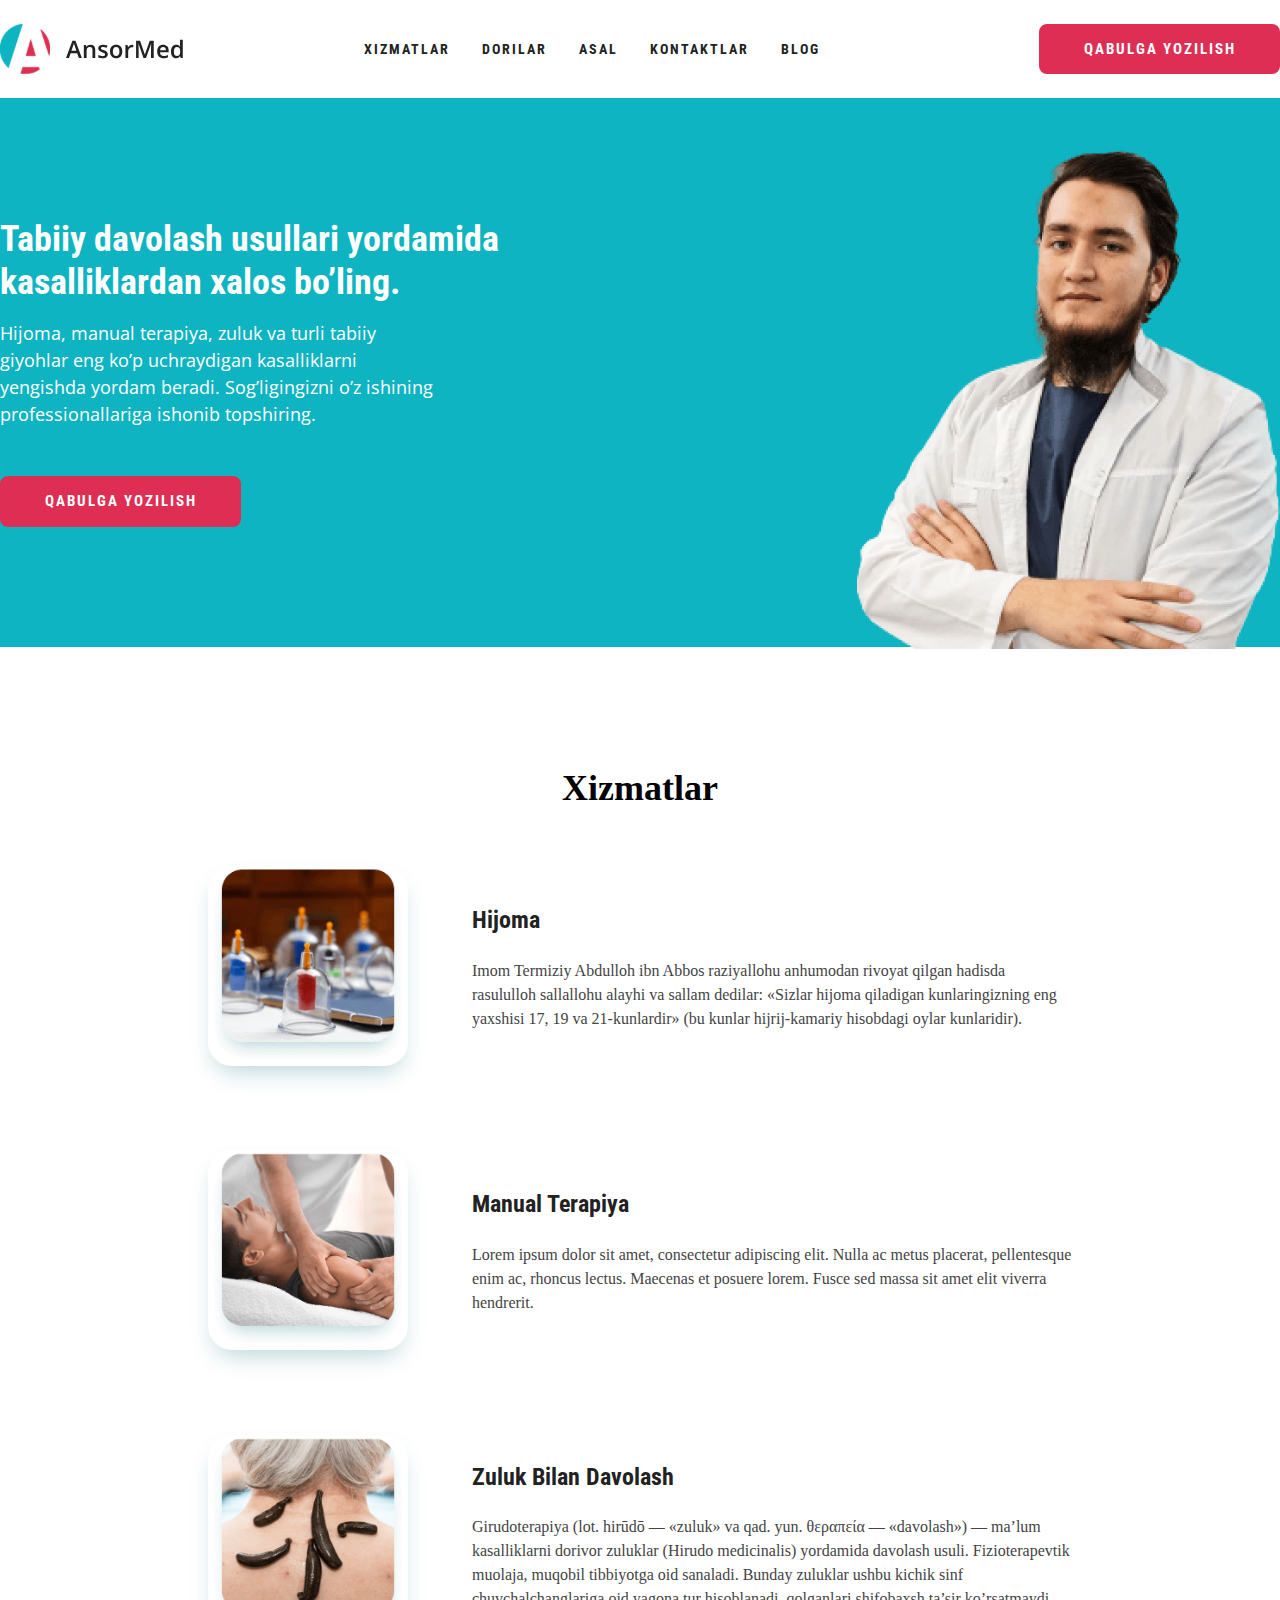
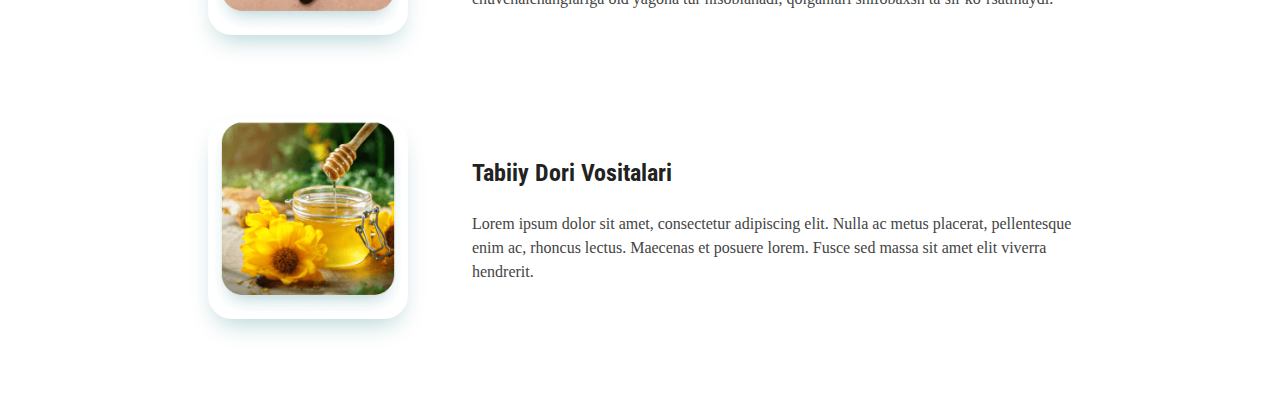
==== index.html @ bbf50e06 "add header and services sections" ====
<!DOCTYPE html>
<html lang="uz">
<head>
    <meta charset="UTF-8">
    <meta http-equiv="X-UA-Compatible" content="IE=edge">
    <meta name="viewport" content="width=device-width, initial-scale=1.0">
    <title>AnsorMed</title>
    <link rel="preconnect" href="https://fonts.googleapis.com">
<link rel="preconnect" href="https://fonts.gstatic.com" crossorigin>
<link href="https://fonts.googleapis.com/css2?family=Open+Sans:wght@400;700&family=Roboto+Condensed:wght@400;700&display=swap" rel="stylesheet">
    <link rel="stylesheet" href="/css/normalize.css">
    <link rel="stylesheet" href="/css/styles.css">
</head>
<body>
 <header class="container">
   <div class="site-header-container">
       <!-- ansormed logo  -->
       <img  src="/img/logo.svg" class="logo" alt="ansormed  logo">
       
        <ul class="sitenav">
            <li><a href="">xizmatlar</a></li>
            <li><a href="">dorilar</a></li>
            <li><a href="">asal</a></li>
            <li><a href="">kontaktlar</a></li>
            <li><a href="">blog</a></li>
        </ul>
         
        <a href="#" class="main-link">qabulga yozilish</a>
   </div>
 </header>
 <main>
    <section class="hero">
        <div class="hero-content-container container">
            <div class="hero-content-holder">
                <h2 class="natural-curing">Tabiiy davolash usullari yordamida kasalliklardan xalos bo’ling.</h2>
                <p class="natural-curing-info" >Hijoma, manual terapiya, zuluk va turli tabiiy giyohlar eng ko’p uchraydigan kasalliklarni yengishda yordam beradi. Sog’ligingizni o’z ishining professionallariga ishonib topshiring.</p>
                 <a href="#" class="main-link">qabulga yozilish</a>
            </div>
        
        <div class="image-wrapper"><img src="img/hero-image/hero-img.png"  alt="hero-image" class="hero-image" srcset="img/hero-image/hero-img.png 1x,/img/hero-image/hero-img@2x.png 2x"></div>
    </div>
    </section>
    <section class="services"> 
        <h1 class="services-heading">xizmatlar</h1>
        <div class="services-list-wrapper">
            <div class="services-list">
                <div class="services-list-image"> <img src="img/services/image-1.png" class="image-info" alt="hijoma-image" srcset="img/services/image-1.png 1x, /img/services/image-1@2x.jpg 2x"></div>
                <div class="services-list-info">
                    <h2 class="services-content-title">hijoma</h2>
                    <p  class="services-content-info"> Imom Termiziy Abdulloh ibn Abbos raziyallohu anhumodan rivoyat qilgan hadisda rasululloh sallallohu alayhi va sallam dedilar: «Sizlar hijoma qiladigan kunlaringizning eng yaxshisi 17, 19 va 21-kunlardir» (bu kunlar hijrij-kamariy hisobdagi oylar kunlaridir).</p>
                </div>
            </div>
            <div class="services-list">
                <div class="services-list-image"> <img src="img/services/image-2.png" class="image-info" alt="manual terapiya" srcset="img/services/image-2.png 1x, /img/services/image-2@2x.jpg 2x"></div>
                <div class="services-list-info">
                    <h2 class="services-content-title">manual terapiya</h2>
                    <p  class="services-content-info"> Lorem ipsum dolor sit amet, consectetur adipiscing elit. Nulla ac metus placerat, pellentesque enim ac, rhoncus lectus. Maecenas et posuere lorem. Fusce sed massa sit amet elit viverra hendrerit.</p>
                </div>
            </div>
            <div class="services-list">
                <div class="services-list-image"> <img src="img/services/image-3.png" class="image-info" alt="zuluk bilan davolash" srcset="img/services/image-3.png 1x, /img/services/image-3@2x.jpg 2x"></div>
                <div class="services-list-info">
                    <h2 class="services-content-title">zuluk bilan davolash</h2>
                    <p  class="services-content-info"> Girudoterapiya (lot. hirūdō — «zuluk» va qad. yun. θεραπεία — «davolash») — ma’lum kasalliklarni dorivor zuluklar (Hirudo medicinalis) yordamida davolash usuli. Fizioterapevtik muolaja, muqobil tibbiyotga oid sanaladi. Bunday zuluklar ushbu kichik sinf chuvchalchanglariga oid yagona tur hisoblanadi, qolganlari shifobaxsh ta’sir ko’rsatmaydi.</p>
                </div>
            </div>
            <div class="services-list">
                <div class="services-list-image"> <img src="img/services/image-4.png" class="image-info" alt="tabiiy dori vositalari" srcset="img/services/image-4.png 1x, /img/services/image-4@2x.jpg 2x"></div>
                <div class="services-list-info">
                    <h2 class="services-content-title">tabiiy dori vositalari</h2>
                    <p  class="services-content-info"> Lorem ipsum dolor sit amet, consectetur adipiscing elit. Nulla ac metus placerat, pellentesque enim ac, rhoncus lectus. Maecenas et posuere lorem. Fusce sed massa sit amet elit viverra hendrerit.</p>
                </div>
            </div>
        </div>
    </section>
 </main>
</body>
</html>
---- css/styles.css ----
a:hover{
    outline: 2px dotted green;
}
a:focus{
    outline: 2px dotted green;
}
body{
    /* padding: 0;
    margin: 0; */
}
.logo{
    width: 185px;
    height: 50px;
}
.header{
    display: flex;
    justify-content: space-between;
    align-items: center;
    margin-right: auto;
    margin-left: auto;
    width: 100%;
    max-width: 1440px;
}
.container{
    width: 100%;
    max-width: 1440px;
    margin-right: auto;
    margin-left: auto;
    
}


.site-header-container{
    
    display: flex;
    justify-content: space-between;
    align-items: center;
    width: 100%;
    max-width:1440px;
    padding: 0;
    
    width:100%;
    
    height: 49.93564987182617px;
    margin: 0;
    margin-top: 24px;
    margin-bottom: 24px;
    border-radius: 0px;
    justify: space-between;
    
}
.sitenav{
    display: flex;
    align-items: center;
    font-display: row;
    width: 497px;
    padding: 0;
    margin: 0;
    
}
.sitenav li{
    list-style:none;
    font-family:"roboto condensed", serif;
    font-weight: 700;
    font-size: 14px;
    line-height: 158%;
    list-style: none;
    letter-spacing: 2px;
    text-transform: uppercase;
    align-items: center;
    
}
.sitenav a{
    
    font-family:"roboto condensed", serif;
    font-weight: 700;
    font-size: 14px;
    line-height: 158%;
    list-style: none;
    letter-spacing: 2px;
    text-transform: uppercase;
    color: #222222;
    text-decoration: none;
    align-items: center;
    margin-right: 32px;
    
}


.main-link{
    display: flex;
    flex-direction: row;
    justify-content: center;
    
    padding: 12px 24px;
    width: 189px;
    font-weight: 700;
    font-size: 15px;
    line-height: 150%;
    color: #fff;
    
    background: #DE2E54;
    /* display ni tekshiirib ol block mi yoi nline */
    border: 2px solid #DE2E54;
    border-radius: 8px;
    margin: 0;
    letter-spacing: 2px;
    text-transform: uppercase;
    font-family: "roboto condensed", serif;
    text-decoration: none;
    margin: 0;
    
}


/* hero part */
.hero{
    
    width: 100%;
    max-width:1440;
    left: 0px;
    background-color: #0EB4C1;
    margin-bottom: 120px;
    
}
.hero-content-container{
    display: flex;
    justify-content: space-between;
    align-items: center;
    width: 100%;
    max-width:1440px;
    
    
}
.hero-content-holder{
    margin-bottom: 120px;
    margin-top: 120px;
}
.natural-curing{
    width: 500px;
    font-family: 'roboto condensed';
    font-weight: 700;
    font-size: 36px;
    line-height: 120%;
    color: #FFFFFF;
    margin-bottom: 16px;
    margin-top: 0;
    
}
.natural-curing-info{
    width: 440px;
    font-family: 'Open Sans',serif;
    font-weight: 400;
    font-size: 18px;
    line-height: 150%;
    /* or 27px */
    color: #FFFFFF;
    margin-bottom: 48px;
    margin-top: 0;
}
.hero-image{
    width: 423px;
    height: 504px;
    margin-top: 29px;
    margin-bottom: -24px;
}
.image-wrapper{
    display: block;
}
/* services */
.services{
    width: 864px;
    margin-right: auto;
    margin-left: auto;
    display: block;
    background-color:#fff;
}
.services-heading{
    
    text-align: center;
    text-transform: capitalize;
    margin-bottom: 56px;
    margin-top: 0;
    
    /* Big heading */
    
    font-family: 'Open Sans Condensed',serif;
    font-weight: 700;
    font-size: 36px;
    line-height: 120%;
    /* or 43px */
    
    
    color: #000000;
}
.services-list-wrapper{
    flex-direction: column;
}
.services-list{
    display: flex;
    flex-direction: row;
    justify-content: flex-start;
    align-items: center;
    padding: 0px;
    margin-bottom: 80px;
    
    width: 864px;
    
}
.image-info{
    width: 200px;
    height: 200px;
    border-radius: 24px;
    box-shadow: 0px 12px 24px -8px rgba(0, 107, 116, 0.3);
}
.services-list-info{
    display: flex;
    flex-direction: column;
    align-items: flex-start;
    padding: 0px;
    gap: 24px;
    width: 600px;
    margin-left: 64px;
    
    
}
.services-content-title{
    text-transform:capitalize;
    font-family: 'roboto condensed';
    font-style: normal;
    font-weight: 700;
    font-size: 24px;
    line-height: 120%;
    /* identical to box height, or 29px */
    margin: 0;
    
    
    color: #222222;
    
}
.services-content-info{
    /* Body text */
    
    font-family: 'Open Sans' serif;
    font-weight: 400;
    font-size: 16px;
    line-height: 150%;
    /* or 24px */
    margin: 0;
    
    
    color: #444444;
}
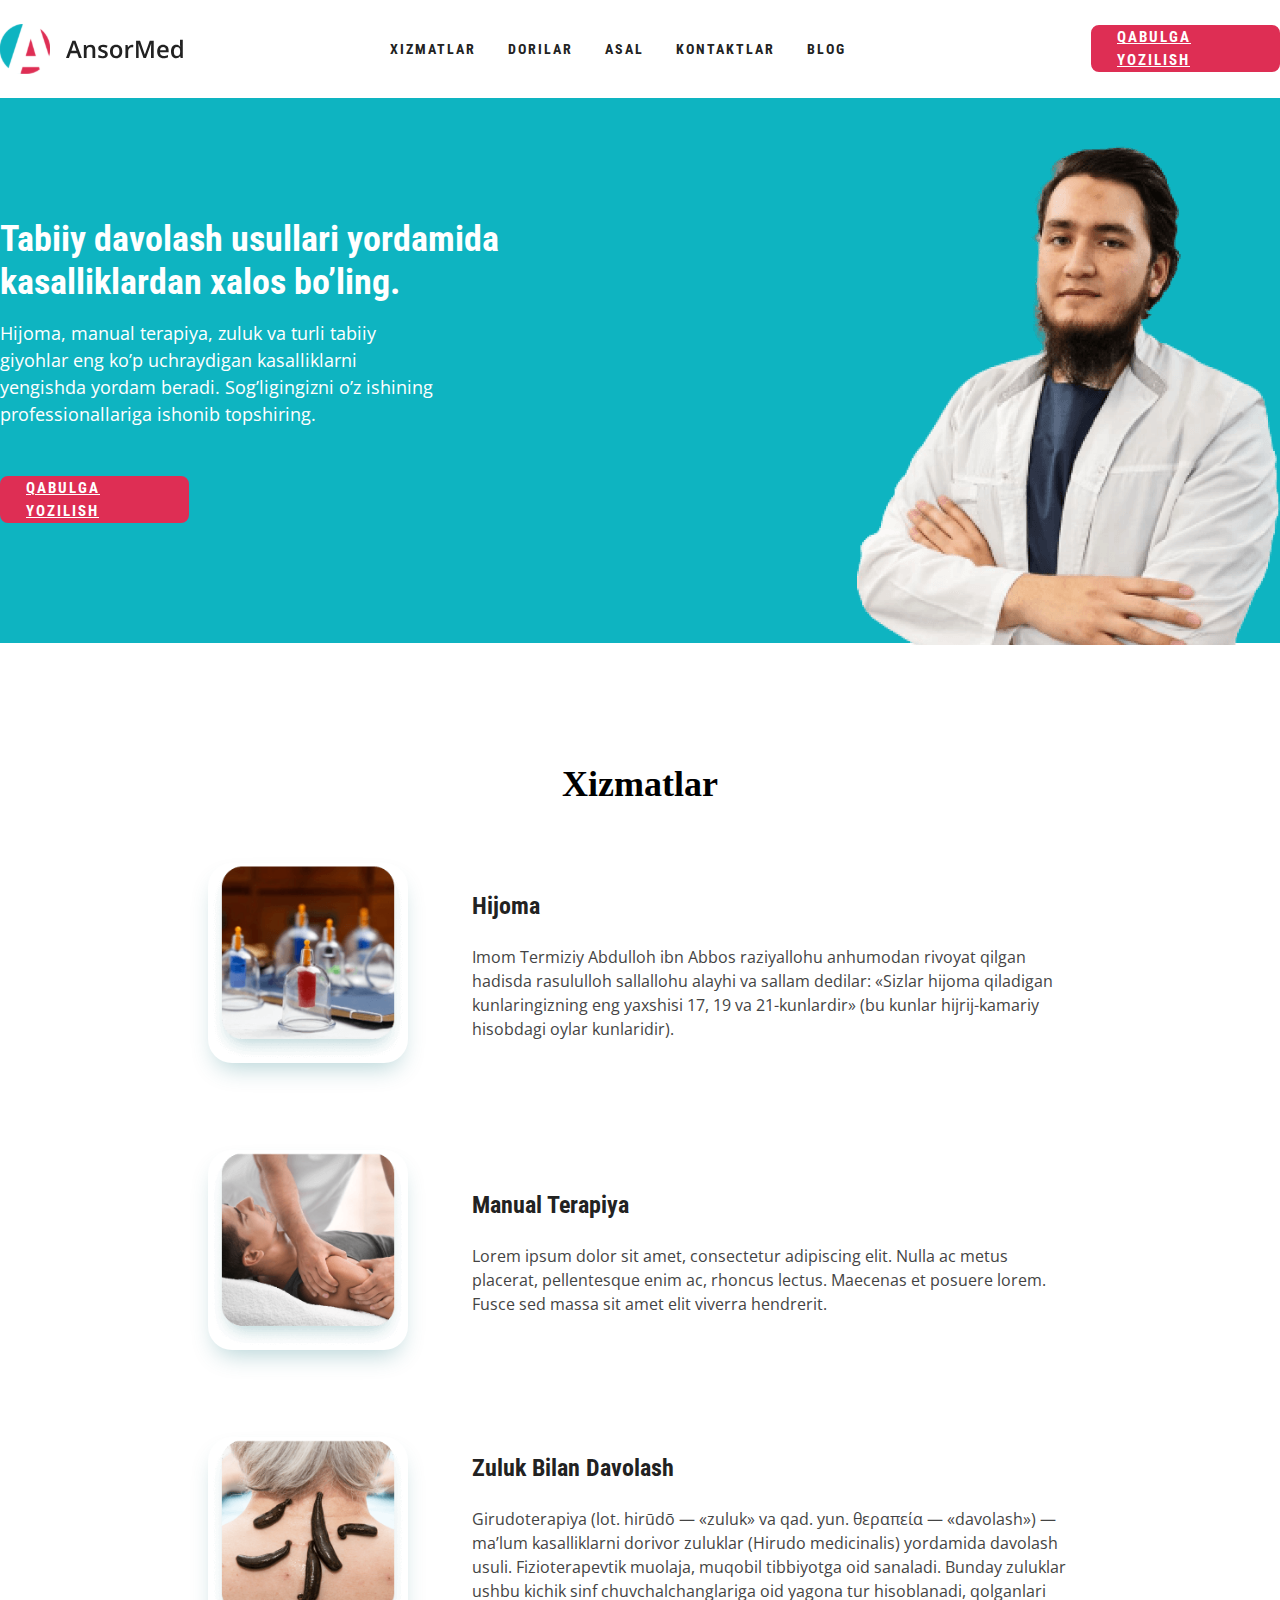
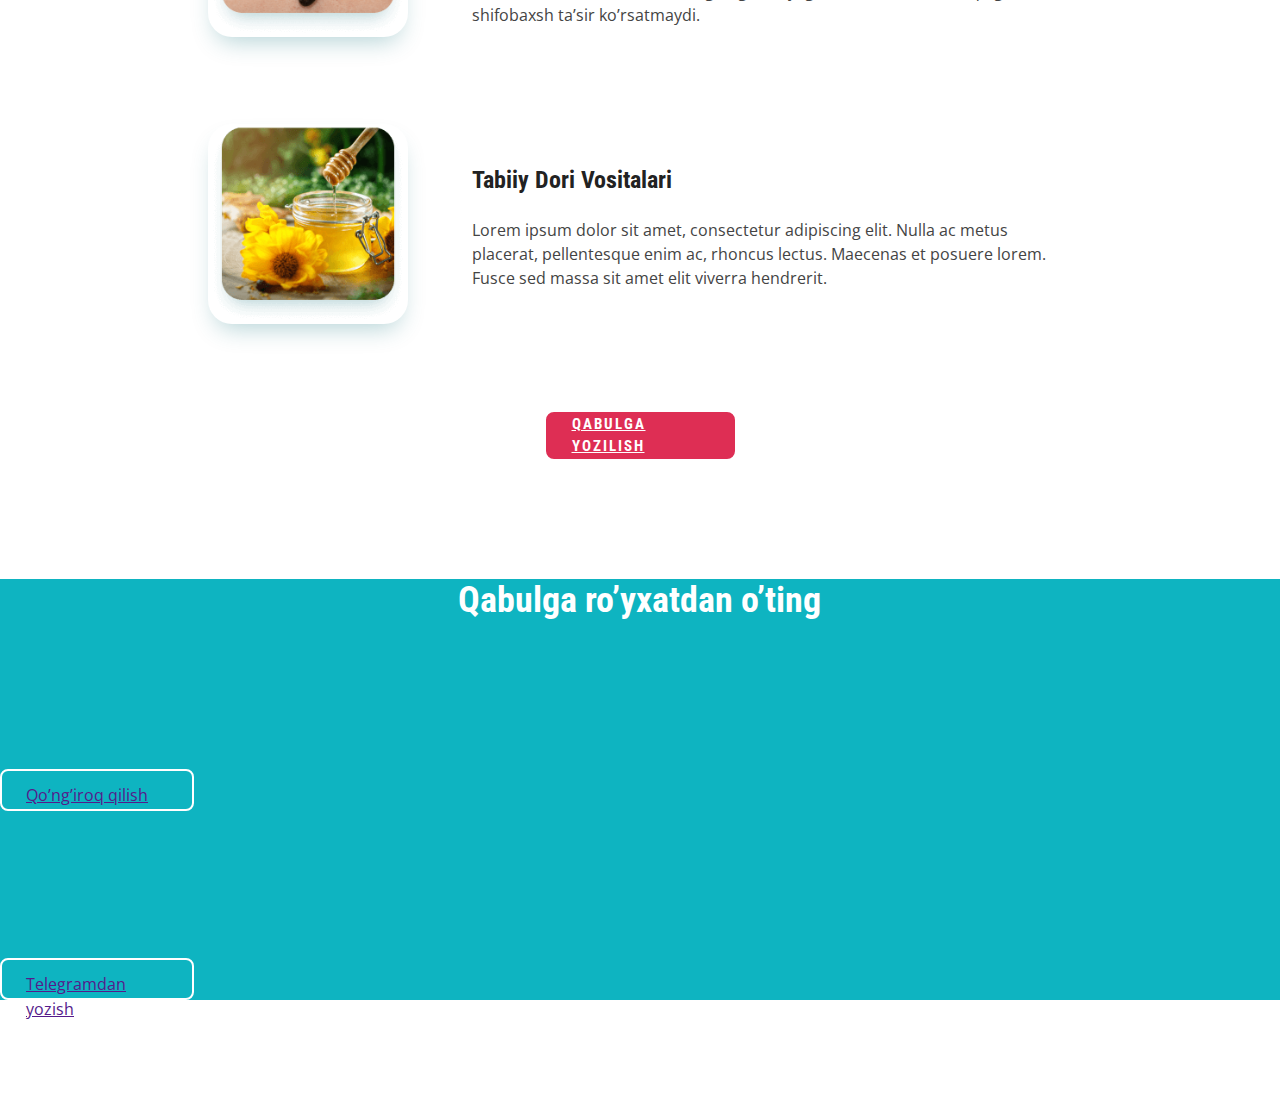
==== commit eba55910: "add font amd global styles" ====
--- a/index.html
+++ b/index.html
@@ -25,7 +25,9 @@
             <li><a href="">blog</a></li>
         </ul>
          
-        <a href="#" class="main-link">qabulga yozilish</a>
+        <div class="main-link-wrapper">
+            <a href="#" class="main-link">qabulga yozilish</a>
+        </div>
    </div>
  </header>
  <main>
@@ -34,7 +36,7 @@
             <div class="hero-content-holder">
                 <h2 class="natural-curing">Tabiiy davolash usullari yordamida kasalliklardan xalos bo’ling.</h2>
                 <p class="natural-curing-info" >Hijoma, manual terapiya, zuluk va turli tabiiy giyohlar eng ko’p uchraydigan kasalliklarni yengishda yordam beradi. Sog’ligingizni o’z ishining professionallariga ishonib topshiring.</p>
-                 <a href="#" class="main-link">qabulga yozilish</a>
+                 <div class="main-link-wrapper"><a href="#" class="main-link">qabulga yozilish</a></div>
             </div>
         
         <div class="image-wrapper"><img src="img/hero-image/hero-img.png"  alt="hero-image" class="hero-image" srcset="img/hero-image/hero-img.png 1x,/img/hero-image/hero-img@2x.png 2x"></div>
@@ -72,7 +74,22 @@
                 </div>
             </div>
         </div>
+        <div class="main-link-wrapper1">
+            <a href="#" class="main-link">qabulga yozilish</a>
+        </div>
     </section>
+    <footer>
+        <section class="hero">
+            <div class="footer-first-layer container">
+                <h2 class="footer-qabul">Qabulga ro’yxatdan o’ting</h2>
+                <div>
+                    <a href="" class="footer-info">Qo’ng’iroq qilish</a>
+                    <a href="" class="footer-info">Telegramdan yozish</a>
+                </div>
+            </div>
+        </section>
+    </footer>
+
  </main>
 </body>
 </html>--- a/css/styles.css
+++ b/css/styles.css
@@ -1,3 +1,15 @@
+* {
+    box-sizing: border-box;
+}
+body{
+  padding: 0;
+  margin: 0;
+  font-style: 16px;
+  line-height: 158%;
+  font-family: "Open Sans","Roboto condensed","arial",sans-serif;
+  
+
+}
 a:hover{
     outline: 2px dotted green;
 }
@@ -68,8 +80,12 @@
     letter-spacing: 2px;
     text-transform: uppercase;
     align-items: center;
-    
-}
+    margin-right: 32px;
+}
+.sitenav li:last-child{
+    margin-right: 0;
+}
+    
 .sitenav a{
     
     font-family:"roboto condensed", serif;
@@ -82,33 +98,38 @@
     color: #222222;
     text-decoration: none;
     align-items: center;
-    margin-right: 32px;
-    
-}
-
-
-.main-link{
+  
+    
+}
+.main-link-wrapper{
     display: flex;
     flex-direction: row;
     justify-content: center;
-    
+    align-items: center;
     padding: 12px 24px;
-    width: 189px;
+    width: 189px; 
+    height: 47px;   
+    border: 2px solid #DE2E54;
+    border-radius: 8px;
+    background-color:#DE2E54;
+
+}
+
+
+.main-link{ 
+    width: 232px;    
+    font-family: 'Roboto condensed';
+    font-style: normal;
     font-weight: 700;
     font-size: 15px;
     line-height: 150%;
-    color: #fff;
-    
-    background: #DE2E54;
-    /* display ni tekshiirib ol block mi yoi nline */
-    border: 2px solid #DE2E54;
-    border-radius: 8px;
-    margin: 0;
+    /* identical to box height, or 22px */
+    
     letter-spacing: 2px;
     text-transform: uppercase;
-    font-family: "roboto condensed", serif;
-    text-decoration: none;
-    margin: 0;
+    
+    color: #FFFFFF;
+    
     
 }
 
@@ -174,6 +195,7 @@
     margin-left: auto;
     display: block;
     background-color:#fff;
+    margin-bottom: 60px;
 }
 .services-heading{
     
@@ -250,4 +272,69 @@
     
     
     color: #444444;
+}
+.main-link-wrapper1{
+    display: flex;
+    flex-direction: row;
+    justify-content: center;
+    align-items: center;
+    padding: 12px 24px;
+    width: 189px; 
+    height: 47px;   
+    border: 2px solid #DE2E54;
+    border-radius: 8px;
+    background-color:#DE2E54;
+    margin-right: auto;
+    margin-left: auto;
+    margin-bottom: 120px;
+}
+.footer-first-layer{
+ 
+ justify-content:center;
+ align-items: center;
+/* background-color: #OEB4C1; */
+background-color: #0EB4C1;
+width: 100%;
+max-width: 1440px;
+margin-right: auto;
+margin-left: auto;
+padding: 0;
+
+}
+.footer-qabul{
+    display: block;
+    width: 365px;
+height: 43px;
+font-family: 'roboto condensed',serif;
+font-style: normal;
+font-weight: 700;
+font-size: 36px;
+line-height: 120%;
+/* or 43px */
+margin: 0;
+margin-top: 64px;
+
+margin-right: auto;
+margin-left: auto;
+
+
+
+color: #FFFFFF;
+}
+.footer-info{
+    display: block;
+flex-direction: row;
+justify-content: center;
+align-items: center;
+padding: 12px 24px;
+margin-top: 147px;
+
+
+
+width: 194px;
+height: 42px;
+
+
+border: 2px solid #FFFFFF;
+border-radius: 8px;
 }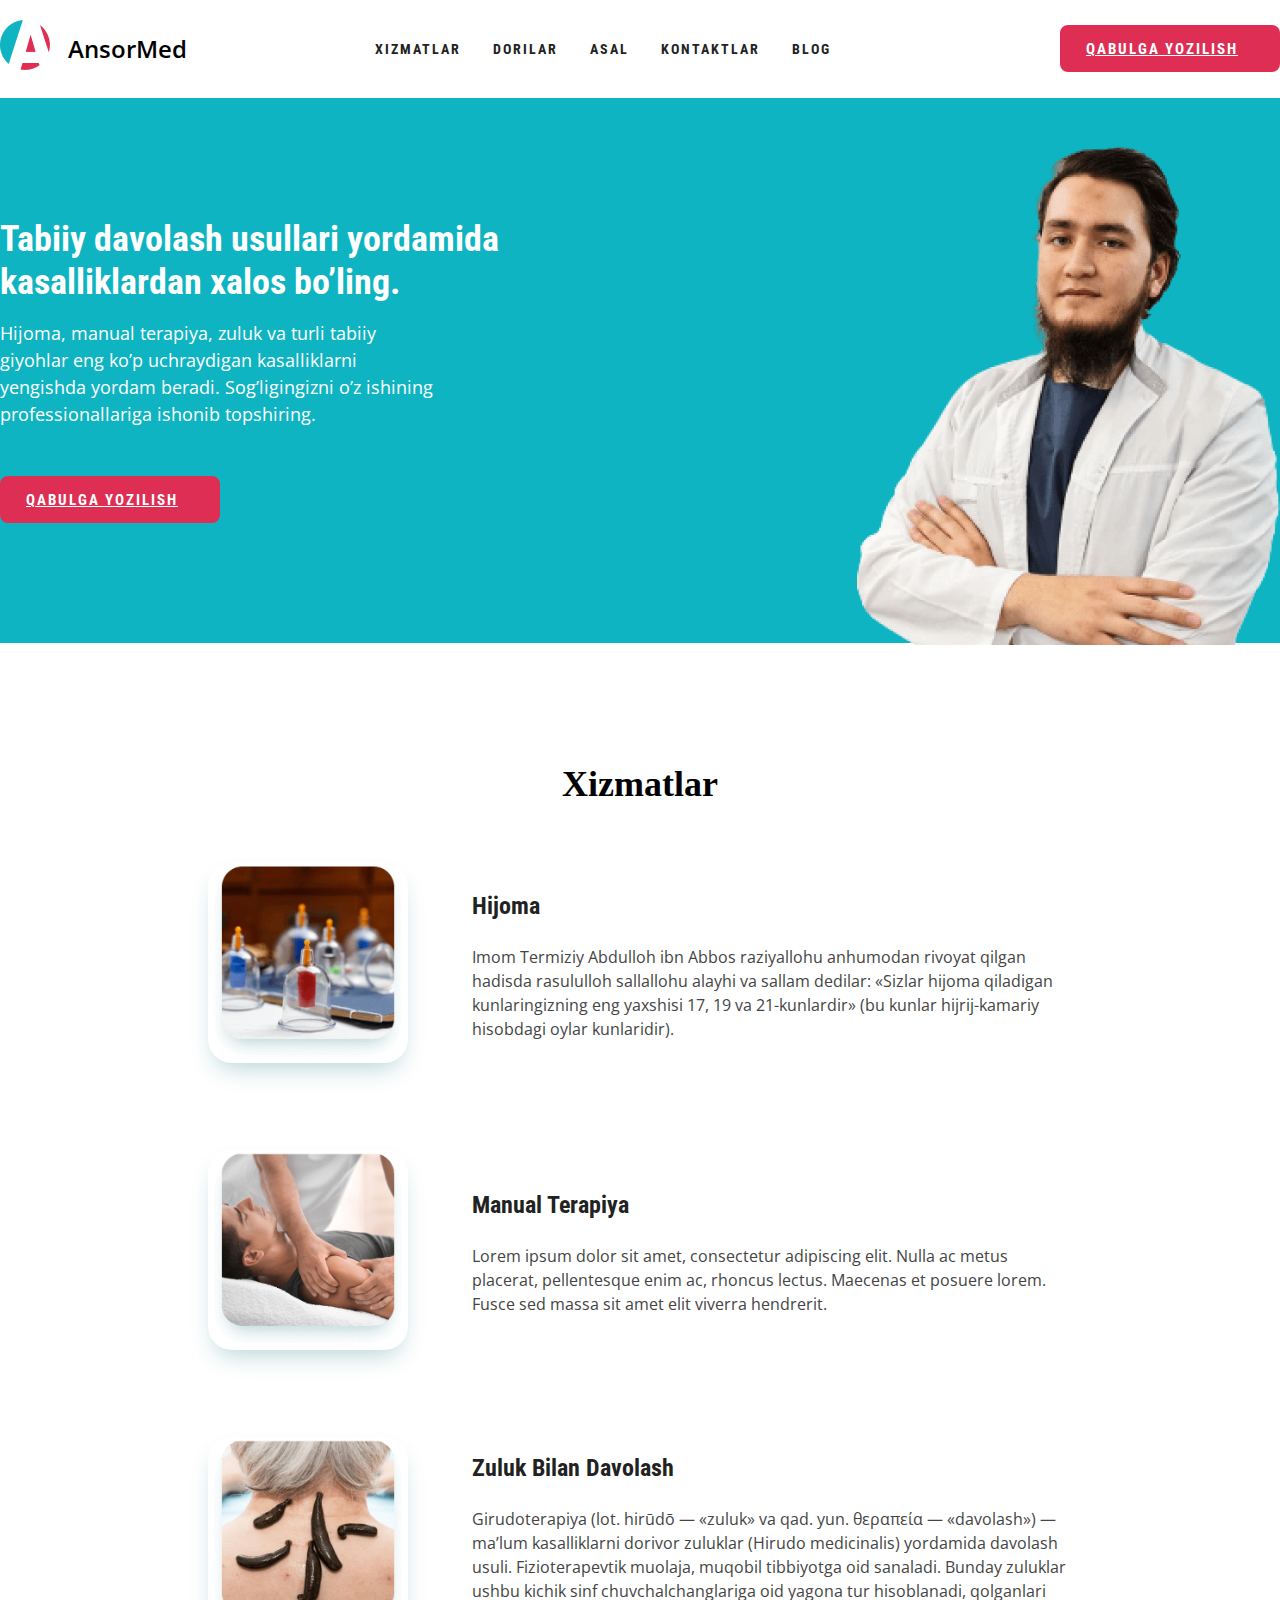
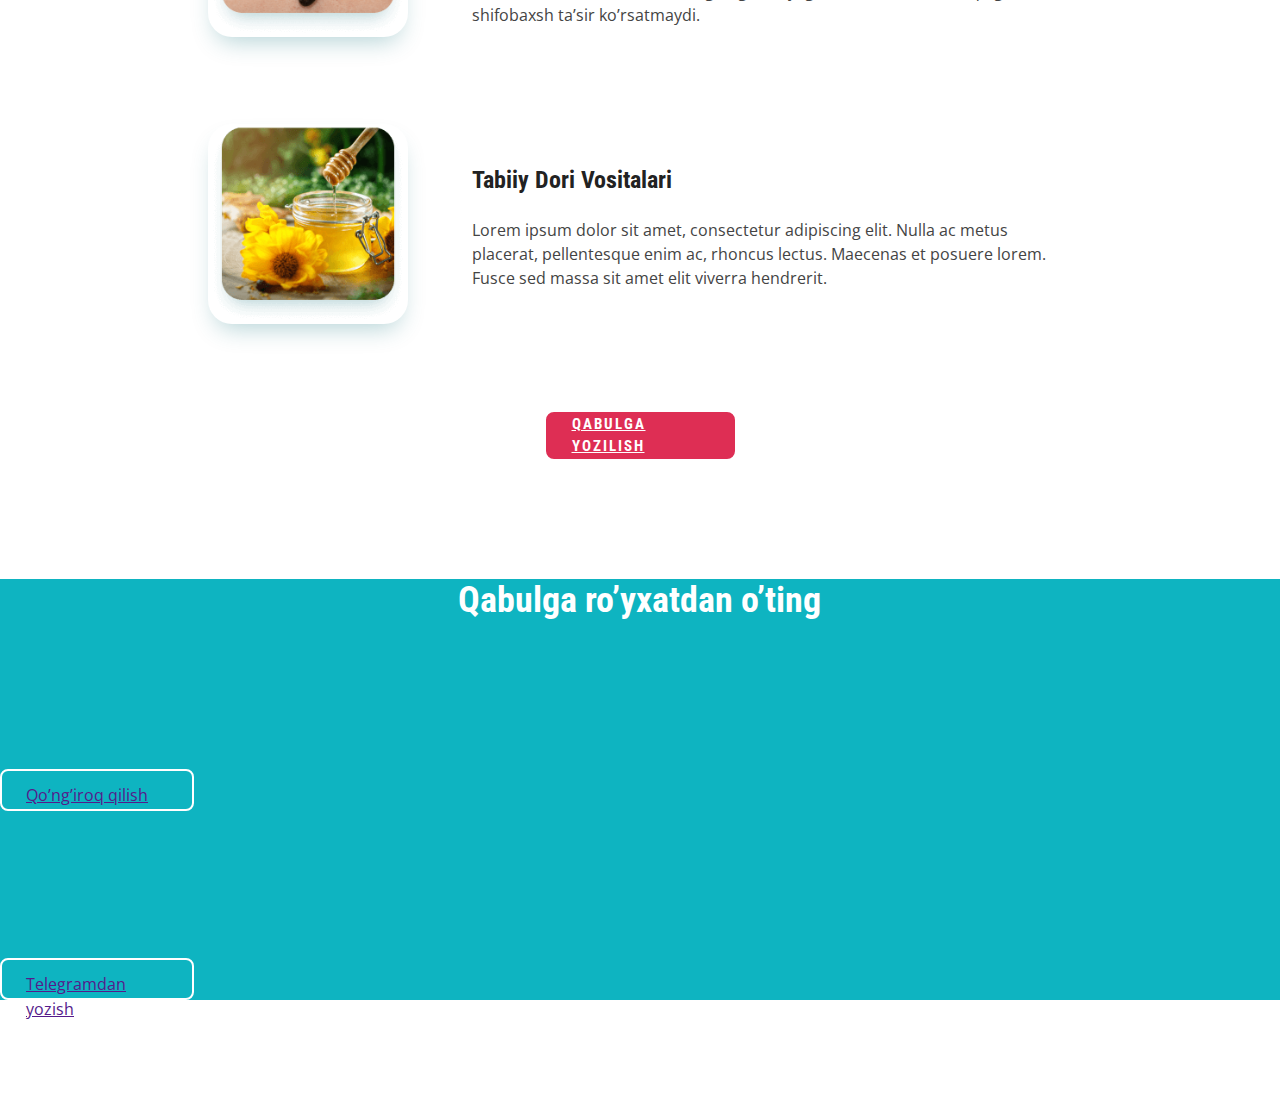
==== commit 049405da: "add site  header markup" ====
--- a/index.html
+++ b/index.html
@@ -7,7 +7,8 @@
     <title>AnsorMed</title>
     <link rel="preconnect" href="https://fonts.googleapis.com">
 <link rel="preconnect" href="https://fonts.gstatic.com" crossorigin>
-<link href="https://fonts.googleapis.com/css2?family=Open+Sans:wght@400;700&family=Roboto+Condensed:wght@400;700&display=swap" rel="stylesheet">
+<link href="https://fonts.googleapis.com/css2?family=Open+Sans:ital,wght@0,600;0,700;1,400&family=Roboto+Condensed:wght@400;700&display=swap" rel="stylesheet">
+
     <link rel="stylesheet" href="/css/normalize.css">
     <link rel="stylesheet" href="/css/styles.css">
 </head>
@@ -15,15 +16,20 @@
  <header class="container">
    <div class="site-header-container">
        <!-- ansormed logo  -->
-       <img  src="/img/logo.svg" class="logo" alt="ansormed  logo">
+       <div class="sitenav-logo">
+           <a href="#"><img  src="/img/logo/logo-icon.png" width="50px" height="50px" class="logo" alt="ansormed  logo" srcset="/img/logo/logo-icon.png 1x,/img/logo/logo-icon@2x 2x.png 2x"></a>
+           <span class="ansormed-name" >AnsorMed</span>
+       </div>
        
-        <ul class="sitenav">
-            <li><a href="">xizmatlar</a></li>
-            <li><a href="">dorilar</a></li>
-            <li><a href="">asal</a></li>
-            <li><a href="">kontaktlar</a></li>
-            <li><a href="">blog</a></li>
-        </ul>
+        <nav>
+            <ul class="sitenav">
+                <li><a class="sitenav-link" href="">xizmatlar</a></li>
+                <li><a class="sitenav-link" href="">dorilar</a></li>
+                <li><a class="sitenav-link" href="">asal</a></li>
+                <li><a class="sitenav-link" href="">kontaktlar</a></li>
+                <li><a class="sitenav-link" href="">blog</a></li>
+            </ul>
+        </nav>
          
         <div class="main-link-wrapper">
             <a href="#" class="main-link">qabulga yozilish</a>
--- a/css/styles.css
+++ b/css/styles.css
@@ -7,6 +7,7 @@
   font-style: 16px;
   line-height: 158%;
   font-family: "Open Sans","Roboto condensed","arial",sans-serif;
+  background-color: #fff;
   
 
 }
@@ -21,8 +22,33 @@
     margin: 0; */
 }
 .logo{
-    width: 185px;
-    height: 50px;
+   width: 50px;
+   height: 50px;
+   margin: 0;
+   padding: 0;
+   
+}
+.sitenav-logo{
+    display: flex;
+    justify-content: center;
+    align-items: center;
+  
+}
+.ansormed-name{
+    display: flex;
+    justify-content: center;
+    align-items: center;
+    width: 119px;
+    font-family: "open sans",sans-serif;
+    margin-left: 0;
+    margin: 0;
+    padding: 0;
+    font-style: normal;
+    font-weight: 600;
+    font-size: 24px;
+    line-height: 33px;
+    margin-left: 18px;
+    
 }
 .header{
     display: flex;
@@ -107,7 +133,7 @@
     justify-content: center;
     align-items: center;
     padding: 12px 24px;
-    width: 189px; 
+    width: 220px; 
     height: 47px;   
     border: 2px solid #DE2E54;
     border-radius: 8px;
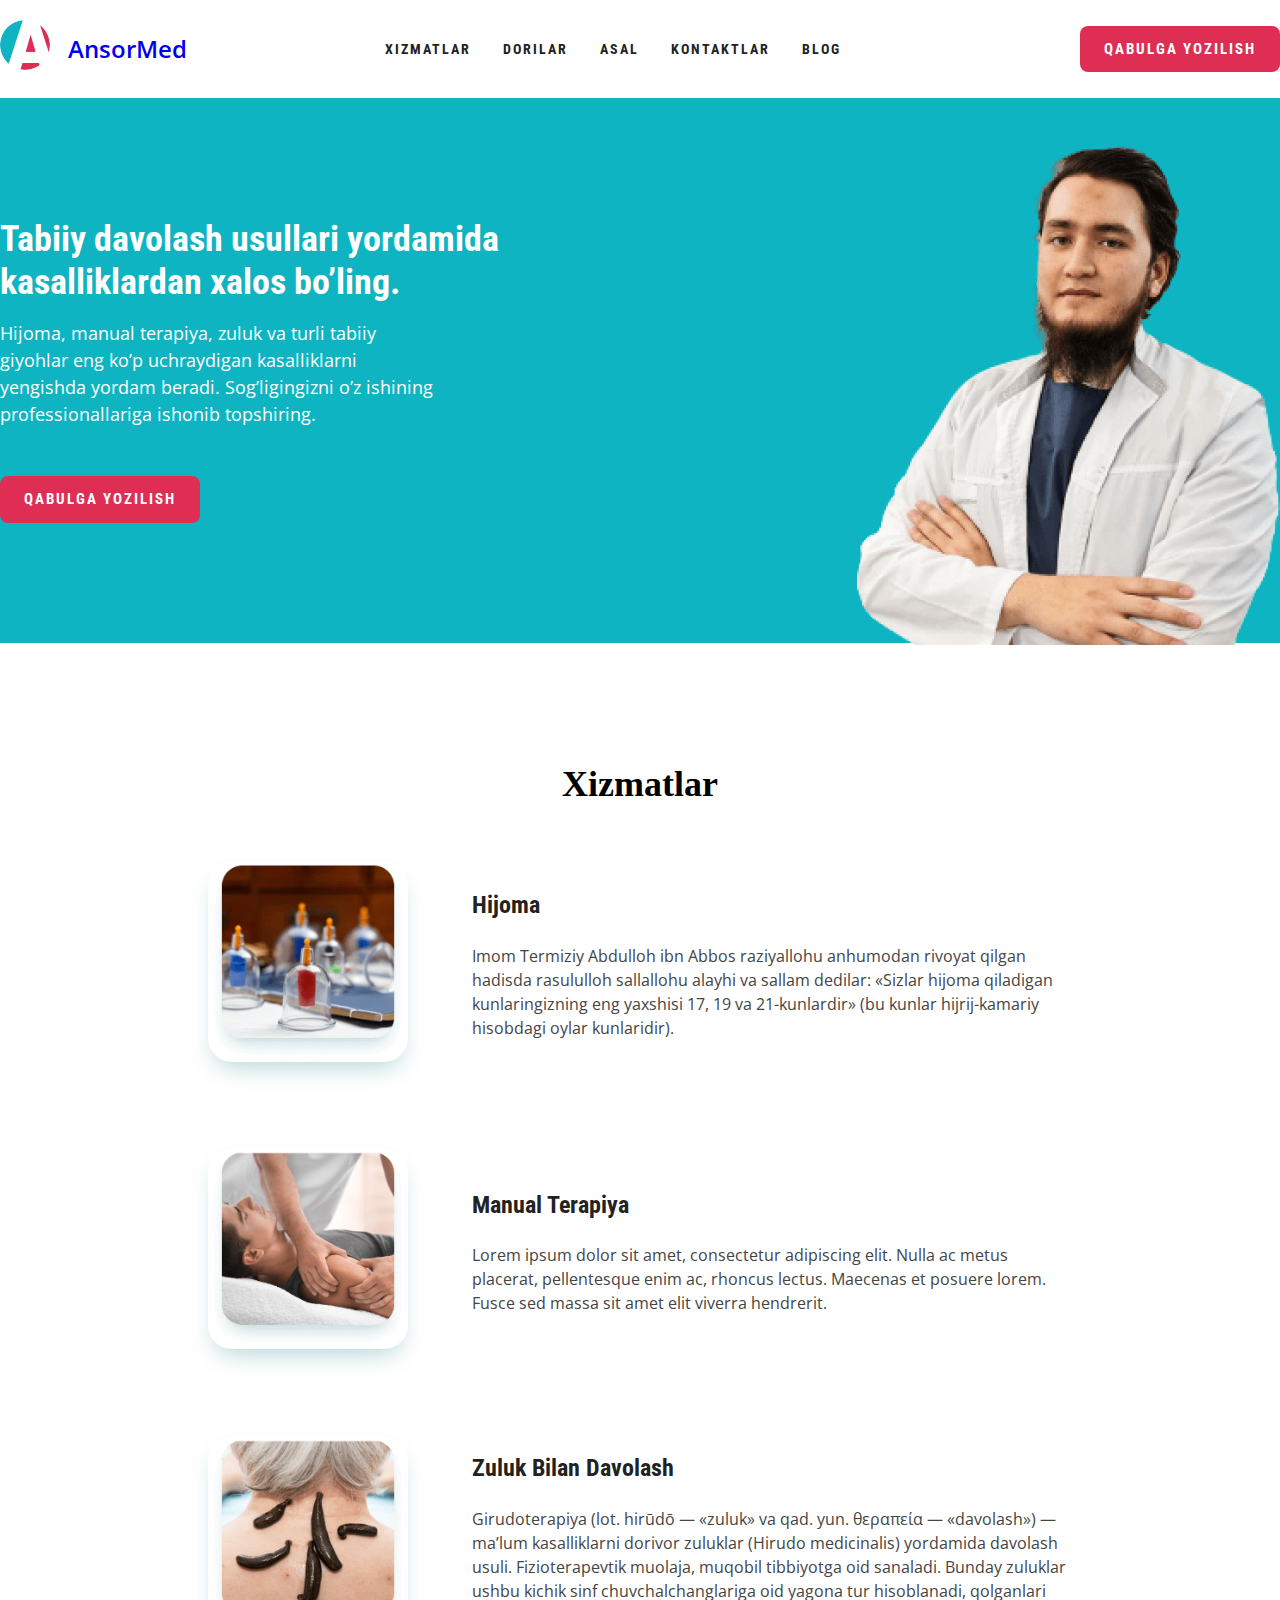
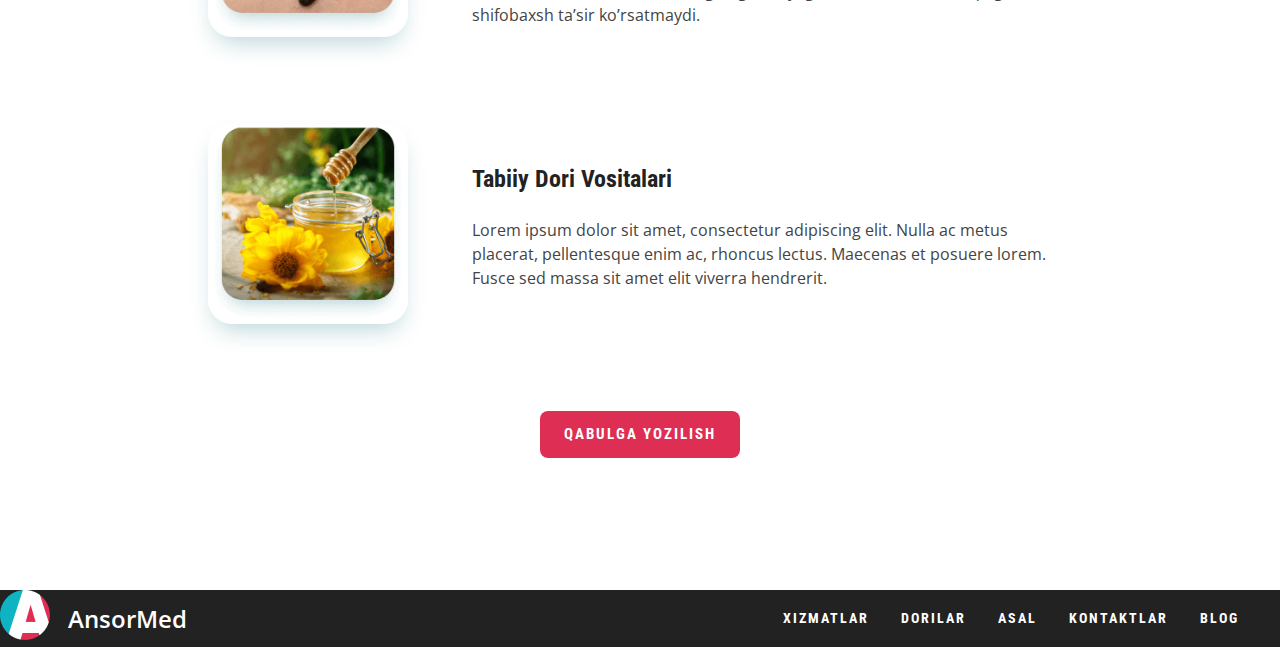
==== commit de635fee: "complete footer" ====
--- a/index.html
+++ b/index.html
@@ -17,8 +17,8 @@
    <div class="site-header-container">
        <!-- ansormed logo  -->
        <div class="sitenav-logo">
-           <a href="#"><img  src="/img/logo/logo-icon.png" width="50px" height="50px" class="logo" alt="ansormed  logo" srcset="/img/logo/logo-icon.png 1x,/img/logo/logo-icon@2x 2x.png 2x"></a>
-           <span class="ansormed-name" >AnsorMed</span>
+           <a href="#"><img  src="/img/logo/logo-icon.png"  class="logo-img" width="50px" height="50px" class="logo" alt="ansormed  logo" srcset="/img/logo/logo-icon.png 1x,/img/logo/logo-icon@2x 2x.png 2x"></a>
+           <a href="#"><span  class="ansormed-name" >AnsorMed</span></a>
        </div>
        
         <nav>
@@ -31,9 +31,9 @@
             </ul>
         </nav>
          
-        <div class="main-link-wrapper">
+        
             <a href="#" class="main-link">qabulga yozilish</a>
-        </div>
+        
    </div>
  </header>
  <main>
@@ -80,12 +80,13 @@
                 </div>
             </div>
         </div>
-        <div class="main-link-wrapper1">
-            <a href="#" class="main-link">qabulga yozilish</a>
-        </div>
+        
+            
+       
     </section>
-    <footer>
-        <section class="hero">
+    <div class="main-link-wrapper1"><a href="main-link" class="main-link">qabulga yozilish</a></div>
+
+        <!-- <section class="hero cta">
             <div class="footer-first-layer container">
                 <h2 class="footer-qabul">Qabulga ro’yxatdan o’ting</h2>
                 <div>
@@ -93,9 +94,30 @@
                     <a href="" class="footer-info">Telegramdan yozish</a>
                 </div>
             </div>
-        </section>
-    </footer>
+        </section> -->
+    </main> 
+    <!-- footer  -->
+        <footer class="footer">
+            <div class="site-footer-container">
+                <!-- ansormed logo  -->
+                <div class="sitenav-logo site-footer-logo">
+                    <a href="#"><img  src="/img/logo/logo-icon.png" width="50px" height="50px" class="logo" alt="ansormed  logo" srcset="/img/logo/logo-icon.png 1x,/img/logo/logo-icon@2x 2x.png 2x"></a>
+                    <a href="#"><span  class="ansormed-name footer-ansormed" >AnsorMed</span></a>
+                </div>
+                
+                 <nav>
+                     <ul class="sitenav sitenav-site-footer">
+                         <li><a class="sitenav-link" href="">xizmatlar</a></li>
+                         <li><a class="sitenav-link" href="">dorilar</a></li>
+                         <li><a class="sitenav-link" href="">asal</a></li>
+                         <li><a class="sitenav-link" href="">kontaktlar</a></li>
+                         <li><a class="sitenav-link" href="">blog</a></li>
+                     </ul>
+                 </nav>
+            </div>
+        </footer>
+    
 
- </main>
+ 
 </body>
 </html>--- a/css/styles.css
+++ b/css/styles.css
@@ -1,5 +1,9 @@
 * {
     box-sizing: border-box;
+}
+a{
+    text-decoration: none;
+    
 }
 body{
   padding: 0;
@@ -12,10 +16,12 @@
 
 }
 a:hover{
-    outline: 2px dotted green;
+    outline: 2px dotted #DE2E54;
+    outline-offset: 2px;
 }
 a:focus{
-    outline: 2px dotted green;
+    outline: 2px dotted #DE2E54;
+    outline-offset: 2px;
 }
 body{
     /* padding: 0;
@@ -33,6 +39,17 @@
     justify-content: center;
     align-items: center;
   
+}
+.site-footer-logo span{
+    color:#FFFFFF;
+}
+.sitenav-logo:active{
+    opacity: 0.6;
+    color:#de2e54;
+}
+
+.logo-img{
+    border-radius: 50%;
 }
 .ansormed-name{
     display: flex;
@@ -50,6 +67,22 @@
     margin-left: 18px;
     
 }
+.ansormed-name:hover{
+    color: #DE2E54;
+}
+
+
+.ansormed-name{
+    text-decoration: none;
+}
+.site-footer-logo span:hover{
+    color:red;
+}
+.site-footer-logo span:active{
+    color:#FFFFFF;
+    opacity: 0.6;
+}
+
 .header{
     display: flex;
     justify-content: space-between;
@@ -94,9 +127,13 @@
     width: 497px;
     padding: 0;
     margin: 0;
-    
-}
+    letter-spacing: 2px;
+    
+}
+   
+
 .sitenav li{
+
     list-style:none;
     font-family:"roboto condensed", serif;
     font-weight: 700;
@@ -106,12 +143,20 @@
     letter-spacing: 2px;
     text-transform: uppercase;
     align-items: center;
-    margin-right: 32px;
-}
-.sitenav li:last-child{
-    margin-right: 0;
-}
-    
+    
+    
+}
+.sitenav li:not(:last-child) {
+    margin-right:32px;
+}
+.sitenav li a:hover{
+    color:#DE2E54;
+}
+.sitenav li a:active{
+    opacity: 0.6;
+}
+
+
 .sitenav a{
     
     font-family:"roboto condensed", serif;
@@ -127,36 +172,59 @@
   
     
 }
-.main-link-wrapper{
-    display: flex;
+.sitenav-site-footer a{
+    color:white;
+}
+.sitenav-site-footer li a:hover{
+color:#DE2E54;
+}
+.sitenav-site-footer li a:active{
+    color:#fff;
+    opacity: 0.6;
+}
+
+
+
+
+
+.main-link{ 
+    display: inline-block;
     flex-direction: row;
     justify-content: center;
-    align-items: center;
-    padding: 12px 24px;
-    width: 220px; 
-    height: 47px;   
-    border: 2px solid #DE2E54;
+    align-items: center;      
+    font-family: 'Roboto condensed';
+    font-style: normal;
+    font-weight: 700;
+    font-size: 15px;
+    line-height: 150%;
+    /* identical to box height, or 22px */    
+    letter-spacing: 2px;
+    text-transform: uppercase;    
+    color: #FFFFFF;  
+    padding: 10px 22px;       
     border-radius: 8px;
     background-color:#DE2E54;
-
-}
-
-
-.main-link{ 
-    width: 232px;    
-    font-family: 'Roboto condensed';
-    font-style: normal;
-    font-weight: 700;
-    font-size: 15px;
-    line-height: 150%;
-    /* identical to box height, or 22px */
-    
     letter-spacing: 2px;
-    text-transform: uppercase;
-    
-    color: #FFFFFF;
-    
-    
+    border: 2px solid transparent;
+    
+    
+}
+.main-link-wrapper1{
+    display: flex;
+   justify-content: center;
+   align-items: center;
+   margin-bottom: 132px;
+}
+.main-link:hover {
+    background-color: #FFFFFF;
+    color: #de2e54;
+    border-color:#de2e54;
+    
+}
+.main-link:active{
+    background-color: #DE2E54;
+    color: #fff;
+    opacity: 0.6;
 }
 
 
@@ -299,21 +367,7 @@
     
     color: #444444;
 }
-.main-link-wrapper1{
-    display: flex;
-    flex-direction: row;
-    justify-content: center;
-    align-items: center;
-    padding: 12px 24px;
-    width: 189px; 
-    height: 47px;   
-    border: 2px solid #DE2E54;
-    border-radius: 8px;
-    background-color:#DE2E54;
-    margin-right: auto;
-    margin-left: auto;
-    margin-bottom: 120px;
-}
+
 .footer-first-layer{
  
  justify-content:center;
@@ -327,40 +381,32 @@
 padding: 0;
 
 }
-.footer-qabul{
-    display: block;
-    width: 365px;
-height: 43px;
-font-family: 'roboto condensed',serif;
-font-style: normal;
-font-weight: 700;
-font-size: 36px;
-line-height: 120%;
-/* or 43px */
-margin: 0;
-margin-top: 64px;
-
-margin-right: auto;
-margin-left: auto;
-
-
-
-color: #FFFFFF;
-}
-.footer-info{
-    display: block;
-flex-direction: row;
-justify-content: center;
-align-items: center;
-padding: 12px 24px;
-margin-top: 147px;
-
-
-
-width: 194px;
-height: 42px;
-
-
-border: 2px solid #FFFFFF;
-border-radius: 8px;
-}+.footer{
+
+    /* display: flex;
+    justify-content: space-between;
+    flex-direction: column;
+    align-items: center;
+    width: 100%;
+    max-width:1440px;
+    padding: 24px;
+    background-color:#222;
+    color:white;
+   margin-right: auto;
+   margin-left: auto; */
+
+   /* by teacher */
+margin-top: 24px;
+margin-bottom: 24px;
+background-color: #222;;
+    
+}
+.site-footer-container{
+    display: flex;
+    justify-content: space-between;
+    align-items: center;
+    width: 100%;
+    max-width:  1440px;
+    margin-right: auto;
+    margin-left: auto;
+}
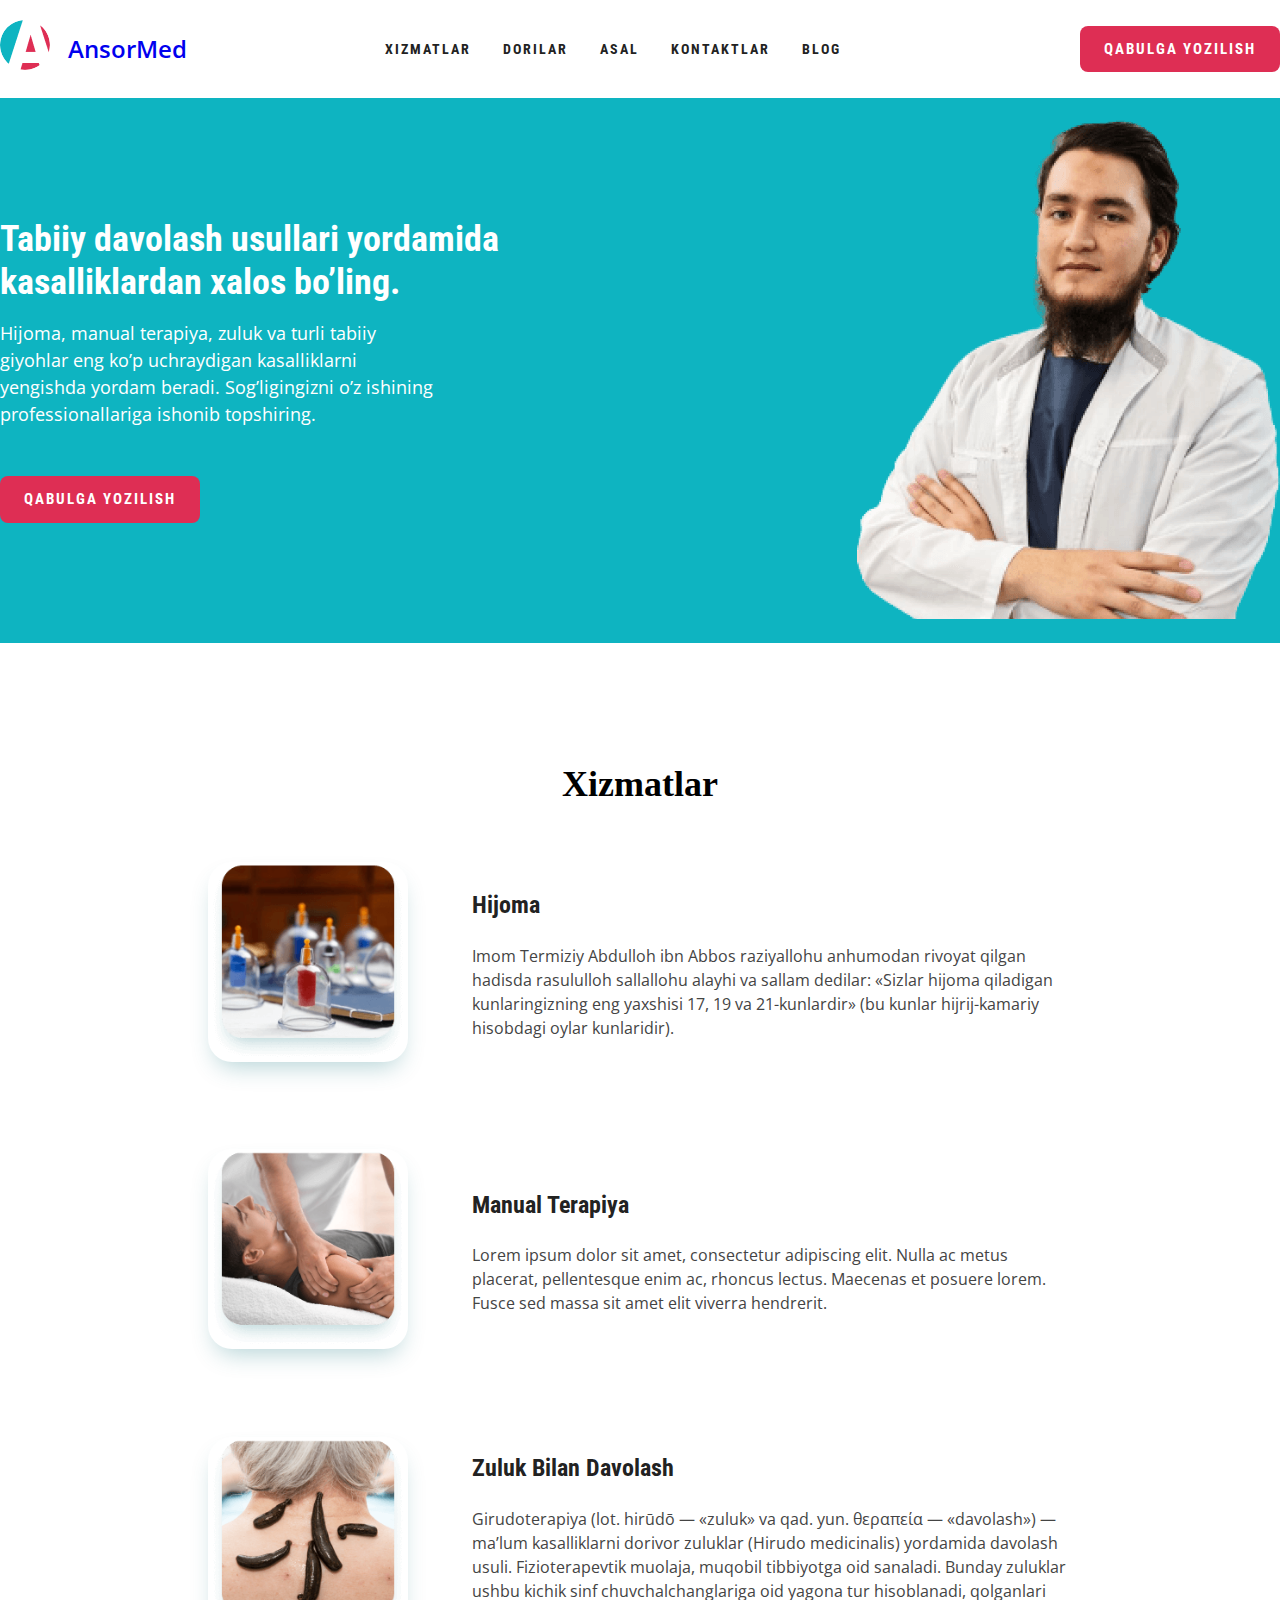
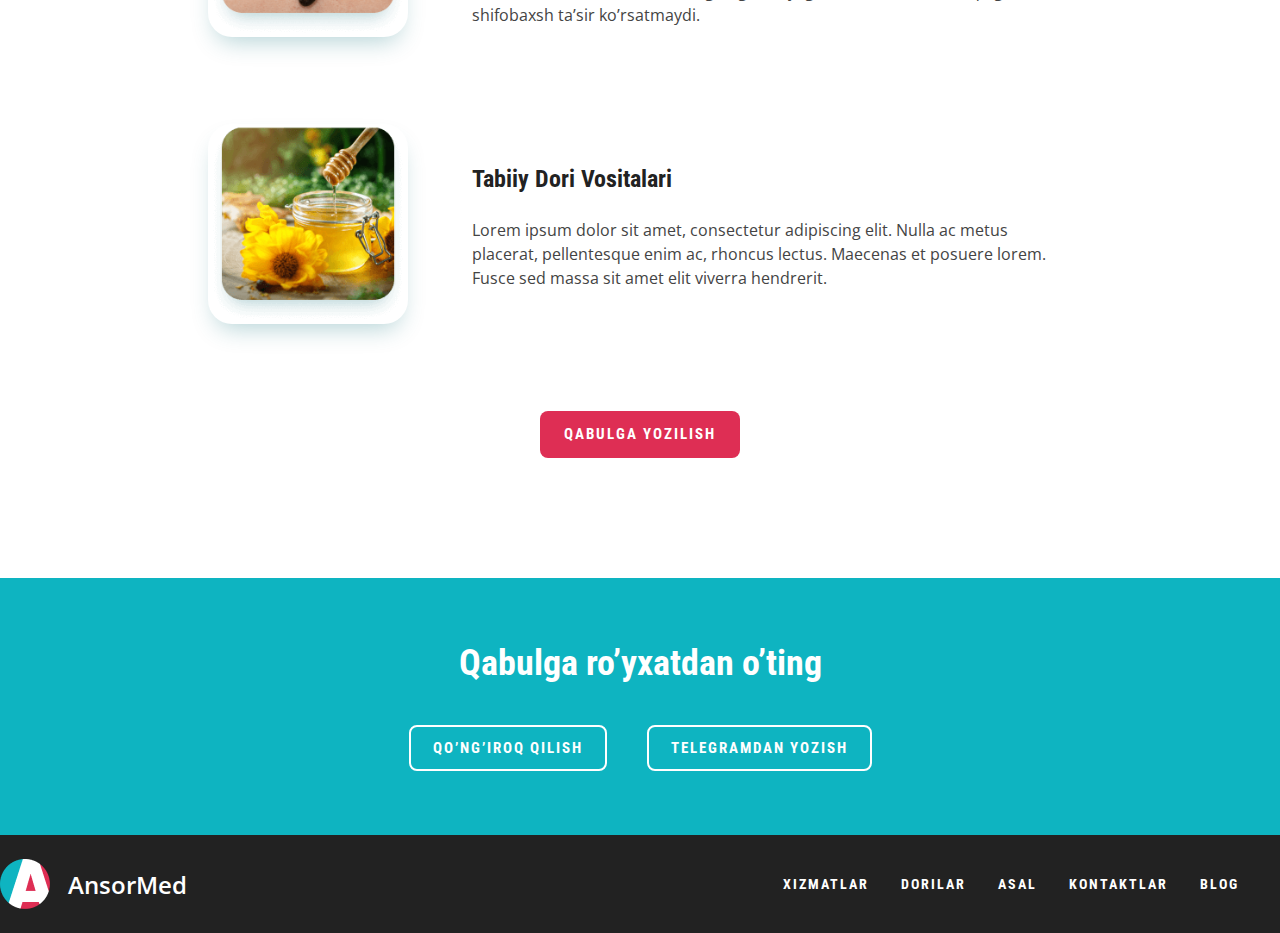
==== commit 2a74c354: "add cta html and  css" ====
--- a/index.html
+++ b/index.html
@@ -6,118 +6,123 @@
     <meta name="viewport" content="width=device-width, initial-scale=1.0">
     <title>AnsorMed</title>
     <link rel="preconnect" href="https://fonts.googleapis.com">
-<link rel="preconnect" href="https://fonts.gstatic.com" crossorigin>
-<link href="https://fonts.googleapis.com/css2?family=Open+Sans:ital,wght@0,600;0,700;1,400&family=Roboto+Condensed:wght@400;700&display=swap" rel="stylesheet">
-
+    <link rel="preconnect" href="https://fonts.gstatic.com" crossorigin>
+    <link href="https://fonts.googleapis.com/css2?family=Open+Sans:ital,wght@0,600;0,700;1,400&family=Roboto+Condensed:wght@400;700&display=swap" rel="stylesheet">
+    
     <link rel="stylesheet" href="/css/normalize.css">
     <link rel="stylesheet" href="/css/styles.css">
 </head>
 <body>
- <header class="container">
-   <div class="site-header-container">
-       <!-- ansormed logo  -->
-       <div class="sitenav-logo">
-           <a href="#"><img  src="/img/logo/logo-icon.png"  class="logo-img" width="50px" height="50px" class="logo" alt="ansormed  logo" srcset="/img/logo/logo-icon.png 1x,/img/logo/logo-icon@2x 2x.png 2x"></a>
-           <a href="#"><span  class="ansormed-name" >AnsorMed</span></a>
-       </div>
-       
-        <nav>
-            <ul class="sitenav">
-                <li><a class="sitenav-link" href="">xizmatlar</a></li>
-                <li><a class="sitenav-link" href="">dorilar</a></li>
-                <li><a class="sitenav-link" href="">asal</a></li>
-                <li><a class="sitenav-link" href="">kontaktlar</a></li>
-                <li><a class="sitenav-link" href="">blog</a></li>
-            </ul>
-        </nav>
-         
-        
-            <a href="#" class="main-link">qabulga yozilish</a>
-        
-   </div>
- </header>
- <main>
-    <section class="hero">
-        <div class="hero-content-container container">
-            <div class="hero-content-holder">
-                <h2 class="natural-curing">Tabiiy davolash usullari yordamida kasalliklardan xalos bo’ling.</h2>
-                <p class="natural-curing-info" >Hijoma, manual terapiya, zuluk va turli tabiiy giyohlar eng ko’p uchraydigan kasalliklarni yengishda yordam beradi. Sog’ligingizni o’z ishining professionallariga ishonib topshiring.</p>
-                 <div class="main-link-wrapper"><a href="#" class="main-link">qabulga yozilish</a></div>
+    <header class="container">
+        <div class="site-header-container">
+            <!-- ansormed logo  -->
+            <div class="sitenav-logo">
+                <a href="#"><img  src="/img/logo/logo-icon.png"  class="logo-img" width="50px" height="50px" class="logo" alt="ansormed  logo" srcset="/img/logo/logo-icon.png 1x,/img/logo/logo-icon@2x 2x.png 2x"></a>
+                <a href="#"><span  class="ansormed-name" >AnsorMed</span></a>
             </div>
-        
-        <div class="image-wrapper"><img src="img/hero-image/hero-img.png"  alt="hero-image" class="hero-image" srcset="img/hero-image/hero-img.png 1x,/img/hero-image/hero-img@2x.png 2x"></div>
-    </div>
-    </section>
-    <section class="services"> 
-        <h1 class="services-heading">xizmatlar</h1>
-        <div class="services-list-wrapper">
-            <div class="services-list">
-                <div class="services-list-image"> <img src="img/services/image-1.png" class="image-info" alt="hijoma-image" srcset="img/services/image-1.png 1x, /img/services/image-1@2x.jpg 2x"></div>
-                <div class="services-list-info">
-                    <h2 class="services-content-title">hijoma</h2>
-                    <p  class="services-content-info"> Imom Termiziy Abdulloh ibn Abbos raziyallohu anhumodan rivoyat qilgan hadisda rasululloh sallallohu alayhi va sallam dedilar: «Sizlar hijoma qiladigan kunlaringizning eng yaxshisi 17, 19 va 21-kunlardir» (bu kunlar hijrij-kamariy hisobdagi oylar kunlaridir).</p>
+            
+            <nav>
+                <ul class="sitenav">
+                    <li><a class="sitenav-link" href="">xizmatlar</a></li>
+                    <li><a class="sitenav-link" href="">dorilar</a></li>
+                    <li><a class="sitenav-link" href="">asal</a></li>
+                    <li><a class="sitenav-link" href="">kontaktlar</a></li>
+                    <li><a class="sitenav-link" href="">blog</a></li>
+                </ul>
+            </nav>
+            
+            
+            <a href="#index-cta" class="main-link">qabulga yozilish</a>
+            
+        </div>
+    </header>
+    <main>
+        <!-- hero content  -->
+        <section class="hero">
+            <div class="hero-content-container container">
+                <div class="hero-content-holder">
+                    <h2 class="natural-curing">Tabiiy davolash usullari yordamida kasalliklardan xalos bo’ling.</h2>
+                    <p class="natural-curing-info" >Hijoma, manual terapiya, zuluk va turli tabiiy giyohlar eng ko’p uchraydigan kasalliklarni yengishda yordam beradi. Sog’ligingizni o’z ishining professionallariga ishonib topshiring.</p>
+                    <div class="main-link-wrapper"><a href="#index-cta" class=" main-link-site-hero main-link ">qabulga yozilish</a></div>
                 </div>
+                
+                <div class="image-wrapper"><img src="img/hero-image/hero-img.png"  width="423"  height="504px" 
+                    alt="hero-image" class="hero-image" srcset="img/hero-image/hero-img.png 1x,/img/hero-image/hero-img@2x.png 2x"></div>
+                </div>
+            </section>
+            <section class="services"> 
+                <h1 class="services-heading">xizmatlar</h1>
+                <div class="services-list-wrapper">
+                    <div class="services-list">
+                        <div class="services-list-image"> <img src="img/services/image-1.png" class="image-info" alt="hijoma-image" srcset="img/services/image-1.png 1x, /img/services/image-1@2x.jpg 2x"></div>
+                        <div class="services-list-info">
+                            <h2 class="services-content-title">hijoma</h2>
+                            <p  class="services-content-info"> Imom Termiziy Abdulloh ibn Abbos raziyallohu anhumodan rivoyat qilgan hadisda rasululloh sallallohu alayhi va sallam dedilar: «Sizlar hijoma qiladigan kunlaringizning eng yaxshisi 17, 19 va 21-kunlardir» (bu kunlar hijrij-kamariy hisobdagi oylar kunlaridir).</p>
+                        </div>
+                    </div>
+                    <div class="services-list">
+                        <div class="services-list-image"> <img src="img/services/image-2.png" class="image-info" alt="manual terapiya" srcset="img/services/image-2.png 1x, /img/services/image-2@2x.jpg 2x"></div>
+                        <div class="services-list-info">
+                            <h2 class="services-content-title">manual terapiya</h2>
+                            <p  class="services-content-info"> Lorem ipsum dolor sit amet, consectetur adipiscing elit. Nulla ac metus placerat, pellentesque enim ac, rhoncus lectus. Maecenas et posuere lorem. Fusce sed massa sit amet elit viverra hendrerit.</p>
+                        </div>
+                    </div>
+                    <div class="services-list">
+                        <div class="services-list-image"> <img src="img/services/image-3.png" class="image-info" alt="zuluk bilan davolash" srcset="img/services/image-3.png 1x, /img/services/image-3@2x.jpg 2x"></div>
+                        <div class="services-list-info">
+                            <h2 class="services-content-title">zuluk bilan davolash</h2>
+                            <p  class="services-content-info"> Girudoterapiya (lot. hirūdō — «zuluk» va qad. yun. θεραπεία — «davolash») — ma’lum kasalliklarni dorivor zuluklar (Hirudo medicinalis) yordamida davolash usuli. Fizioterapevtik muolaja, muqobil tibbiyotga oid sanaladi. Bunday zuluklar ushbu kichik sinf chuvchalchanglariga oid yagona tur hisoblanadi, qolganlari shifobaxsh ta’sir ko’rsatmaydi.</p>
+                        </div>
+                    </div>
+                    <div class="services-list">
+                        <div class="services-list-image"> <img src="img/services/image-4.png" class="image-info" alt="tabiiy dori vositalari" srcset="img/services/image-4.png 1x, /img/services/image-4@2x.jpg 2x"></div>
+                        <div class="services-list-info">
+                            <h2 class="services-content-title">tabiiy dori vositalari</h2>
+                            <p  class="services-content-info"> Lorem ipsum dolor sit amet, consectetur adipiscing elit. Nulla ac metus placerat, pellentesque enim ac, rhoncus lectus. Maecenas et posuere lorem. Fusce sed massa sit amet elit viverra hendrerit.</p>
+                        </div>
+                    </div>
+                </div>
+                
+                
+                
+            </section>
+            
+                <div class="main-link-mm"><a href="#index-cta" class=" main-link-last main-link">qabulga yozilish</a></div>
+
+           
+            <section class="cta" id="index-cta">
+           <div class="container">
+            <h2 class="cta-heading">Qabulga ro’yxatdan o’ting</h2>
+            <div class="cta-links">
+                <a href="tel:+998901333344" class="cta-links-item main-link main-link-outline">Qo’ng’iroq qilish</a>
+                <a href="https://t.me/ansor_admin" class="cta-links-item main-link main-link-outline" target="_blank">Telegramdan yozish</a>
+
             </div>
-            <div class="services-list">
-                <div class="services-list-image"> <img src="img/services/image-2.png" class="image-info" alt="manual terapiya" srcset="img/services/image-2.png 1x, /img/services/image-2@2x.jpg 2x"></div>
-                <div class="services-list-info">
-                    <h2 class="services-content-title">manual terapiya</h2>
-                    <p  class="services-content-info"> Lorem ipsum dolor sit amet, consectetur adipiscing elit. Nulla ac metus placerat, pellentesque enim ac, rhoncus lectus. Maecenas et posuere lorem. Fusce sed massa sit amet elit viverra hendrerit.</p>
-                </div>
-            </div>
-            <div class="services-list">
-                <div class="services-list-image"> <img src="img/services/image-3.png" class="image-info" alt="zuluk bilan davolash" srcset="img/services/image-3.png 1x, /img/services/image-3@2x.jpg 2x"></div>
-                <div class="services-list-info">
-                    <h2 class="services-content-title">zuluk bilan davolash</h2>
-                    <p  class="services-content-info"> Girudoterapiya (lot. hirūdō — «zuluk» va qad. yun. θεραπεία — «davolash») — ma’lum kasalliklarni dorivor zuluklar (Hirudo medicinalis) yordamida davolash usuli. Fizioterapevtik muolaja, muqobil tibbiyotga oid sanaladi. Bunday zuluklar ushbu kichik sinf chuvchalchanglariga oid yagona tur hisoblanadi, qolganlari shifobaxsh ta’sir ko’rsatmaydi.</p>
-                </div>
-            </div>
-            <div class="services-list">
-                <div class="services-list-image"> <img src="img/services/image-4.png" class="image-info" alt="tabiiy dori vositalari" srcset="img/services/image-4.png 1x, /img/services/image-4@2x.jpg 2x"></div>
-                <div class="services-list-info">
-                    <h2 class="services-content-title">tabiiy dori vositalari</h2>
-                    <p  class="services-content-info"> Lorem ipsum dolor sit amet, consectetur adipiscing elit. Nulla ac metus placerat, pellentesque enim ac, rhoncus lectus. Maecenas et posuere lorem. Fusce sed massa sit amet elit viverra hendrerit.</p>
-                </div>
-            </div>
-        </div>
-        
-            
-       
-    </section>
-    <div class="main-link-wrapper1"><a href="main-link" class="main-link">qabulga yozilish</a></div>
-
-        <!-- <section class="hero cta">
-            <div class="footer-first-layer container">
-                <h2 class="footer-qabul">Qabulga ro’yxatdan o’ting</h2>
-                <div>
-                    <a href="" class="footer-info">Qo’ng’iroq qilish</a>
-                    <a href="" class="footer-info">Telegramdan yozish</a>
-                </div>
-            </div>
-        </section> -->
-    </main> 
-    <!-- footer  -->
+           </div>
+            </section>
+        </main> 
+        <!-- footer  -->
         <footer class="footer">
             <div class="site-footer-container">
                 <!-- ansormed logo  -->
                 <div class="sitenav-logo site-footer-logo">
-                    <a href="#"><img  src="/img/logo/logo-icon.png" width="50px" height="50px" class="logo" alt="ansormed  logo" srcset="/img/logo/logo-icon.png 1x,/img/logo/logo-icon@2x 2x.png 2x"></a>
+                    <a href="#" class="img-fill"><img  src="/img/logo/logo-icon.png" width="50px" height="50px" class="logo" alt="ansormed  logo" srcset="/img/logo/logo-icon.png 1x,/img/logo/logo-icon@2x 2x.png 2x"></a>
                     <a href="#"><span  class="ansormed-name footer-ansormed" >AnsorMed</span></a>
                 </div>
                 
-                 <nav>
-                     <ul class="sitenav sitenav-site-footer">
-                         <li><a class="sitenav-link" href="">xizmatlar</a></li>
-                         <li><a class="sitenav-link" href="">dorilar</a></li>
-                         <li><a class="sitenav-link" href="">asal</a></li>
-                         <li><a class="sitenav-link" href="">kontaktlar</a></li>
-                         <li><a class="sitenav-link" href="">blog</a></li>
-                     </ul>
-                 </nav>
+                <nav>
+                    <ul class="sitenav sitenav-site-footer">
+                        <li><a class="sitenav-link" href="">xizmatlar</a></li>
+                        <li><a class="sitenav-link" href="">dorilar</a></li>
+                        <li><a class="sitenav-link" href="">asal</a></li>
+                        <li><a class="sitenav-link" href="">kontaktlar</a></li>
+                        <li><a class="sitenav-link" href="">blog</a></li>
+                    </ul>
+                </nav>
             </div>
         </footer>
-    
-
- 
-</body>
-</html>+        
+        
+        
+    </body>
+    </html>--- a/css/styles.css
+++ b/css/styles.css
@@ -274,13 +274,17 @@
     margin-top: 0;
 }
 .hero-image{
-    width: 423px;
-    height: 504px;
-    margin-top: 29px;
-    margin-bottom: -24px;
+   
+    align-self:flex-end;
+   
+  
 }
 .image-wrapper{
     display: block;
+}
+.main-link-site-hero:hover {
+    background-color:#DE2E54;
+    color:#fff;
 }
 /* services */
 .services{
@@ -366,6 +370,59 @@
     
     
     color: #444444;
+}
+.main-link-mm {
+    display: flex;
+    justify-content: center;
+    align-items: center;
+    
+   
+}
+.main-link-last{
+    display: flex;
+    justify-content: center;
+    align-items: center;
+    
+    margin-bottom: 120px;
+}
+/* cta-section  */
+.cta {
+    padding-top: 64px;
+    padding-bottom: 64px;
+    background-color:#0EB4C1;
+    color:#fff;
+    text-align: center;
+    margin-bottom: 0;
+    margin-top: 0;
+}
+.cta-heading{
+    margin-top: 0;
+    margin-bottom: 40px;
+    text-align: center;
+    font-family: "roboto condensed", "arial black",sans-serif;
+    font-size: 36px;
+    line-height: 120%;
+}
+.cta-links {
+    display: flex;
+    justify-content: center;
+    align-items: center;
+}
+.cta-links-item:not(:last-child){
+margin-right: 40px;
+}
+.cta-links a {
+    background-color:#0EB4C1;
+    color:#fff;
+    border-color: #fff;
+}
+.cta-links a:hover {
+    background-color:#de2e54;
+    color:#fff;
+}
+.cta-links a:active {
+    background-color:#de2e54;
+    opacity: 0.6;
 }
 
 .footer-first-layer{
@@ -396,8 +453,8 @@
    margin-left: auto; */
 
    /* by teacher */
-margin-top: 24px;
-margin-bottom: 24px;
+
+
 background-color: #222;;
     
 }
@@ -409,4 +466,17 @@
     max-width:  1440px;
     margin-right: auto;
     margin-left: auto;
-}
+   padding-top: 24px;
+   padding-bottom: 24px;
+}
+.hero-content-holder a:hover {
+    background-color:rgba(222, 46, 84, 0.8);
+    color:#fff;
+    border-color:transparent;
+}
+.hero-content-holder a:active {
+    background-color: rgba(222, 46, 84, 0.6);;
+}
+.img-fill {
+    display: flex;
+}